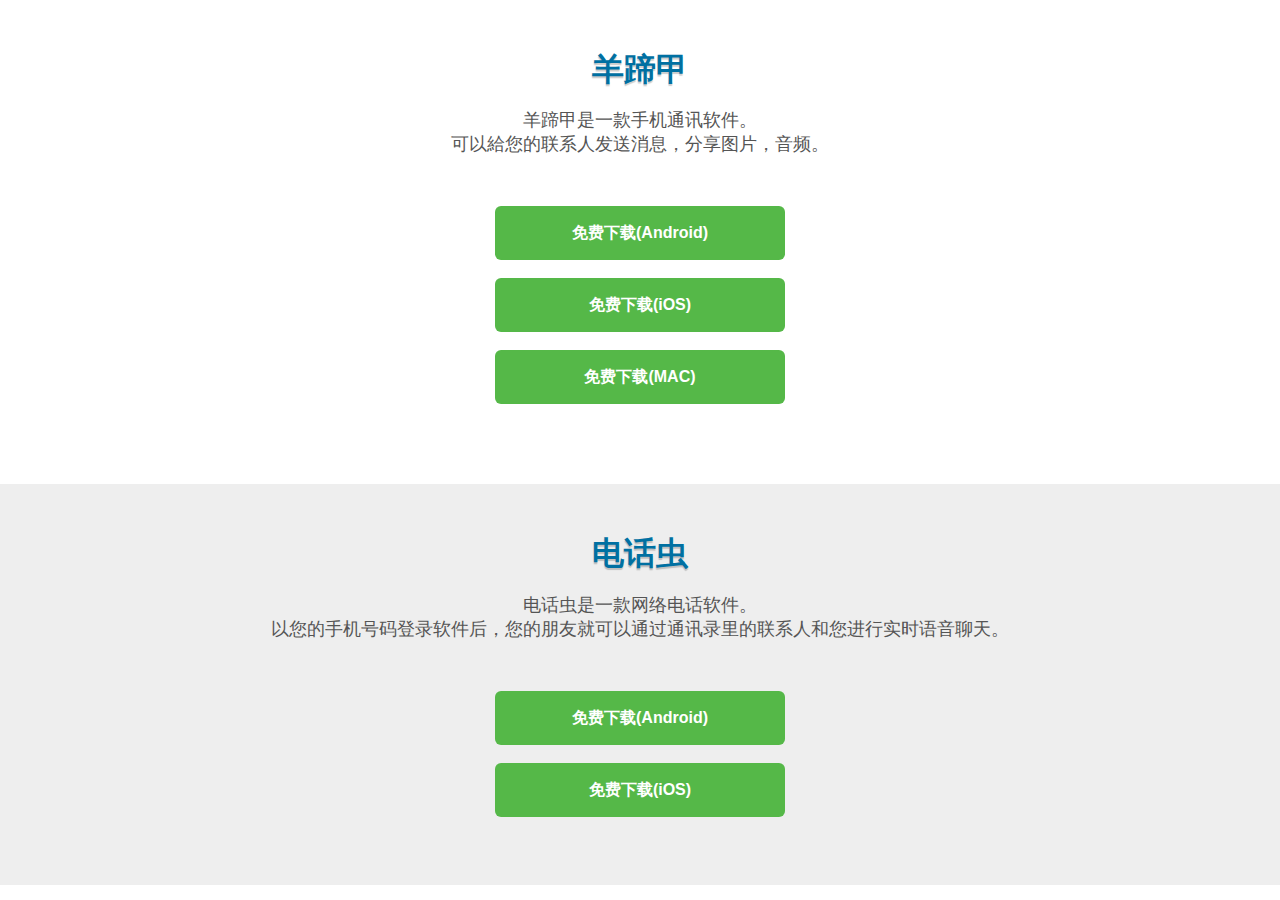
==== static/download_center.html @ ea025daf "更新android下载链接" ====
<!DOCTYPE html>
<html>
<head>
    <meta charset="UTF-8">
    <title>羊蹄甲</title>
    <style>
        @charset "UTF-8";
        /* line 1, style.scss */
        * {
            padding: 0;
            margin: 0;
            -webkit-font-smoothing: antialiased;
            font-family: "Lantinghei SC", "Open Sans", Arial, "Hiragino Sans GB", "Microsoft YaHei", "微软雅黑", "STHeiti", "WenQuanYi Micro Hei", SimSun, sans-serif;
        }

        /* line 8, style.scss */
        .container {
        {#            width: 800px;#} min-height: 900px;
            margin: 0 auto;
            text-align: center;
        }

        /* line 13, style.scss */
        .container h1 {
            font-size: 32px;
            font-weight: 700;
            line-height: 1.2;
            color: #0070A2;
            padding: 50px 0 20px;
            text-shadow: 0 2px 1px rgba(0, 0, 0, 0.2);
        }

        /* line 21, style.scss */
        .container .desc {
            font-size: 18px;
            color: #555;
            padding:0 30px 30px;
        }

        /* line 26, style.scss */
        .container .btn {
            display: inline-block;
            color: white;
            text-align: center;
            background-color: #55595e;
            padding: 0.6rem 0.8rem;
            margin-top: 1rem;
            cursor: pointer;
            -webkit-border-radius: 6px;
            text-decoration: none;
            -moz-border-radius: 6px;
            border-radius: 6px;
            -webkit-transition: background-color 0.25s ease;
            -moz-transition: background-color 0.25s ease;
            -ms-transition: background-color 0.25s ease;
            -o-transition: background-color 0.25s ease;
            transition: background-color 0.25s ease;
        }

        /* line 43, style.scss */
        .container .btn.btn-download {
            height: 54px;
            width: 265px;
            font-weight: 600;
            line-height: 54px;
            padding-top: 0;
            padding-bottom: 0;
            margin-top: 0;
        }

        /* line 52, style.scss */
        .container .btn.green {
            background-color: #55b848;
        }

        /* line 54, style.scss */
        .container .btn.green:hover {
            background-color: #4ca640;
        }

        /* line 59, style.scss */
        .container .download-wrap {
            padding-top: 20px;
            text-align: center;
        }

        /* line 62, style.scss */
        .container .download-wrap .btn {
            margin: 0 10px;
        }

        .panel {
            background-color: #eee;
            margin-top: 80px;
            padding-bottom: 50px;

        }
    </style>
</head>
<body>
<div class="container">
    <div class="panel-odd">
        <h1>羊蹄甲</h1>
        <div class="desc">
            羊蹄甲是一款手机通讯软件。<br/>
            可以給您的联系人发送消息，分享图片，音频。
        </div>
        <div class="download-wrap">
            <a href="http://shouji.baidu.com/soft/item?docid=8280872&from=as&f=search_app_%E7%BE%8A%E8%B9%84%E7%94%B2%40list_1_title%401%40header_all_input"
               target="_blank" class="btn btn-download green">免费下载(Android)</a>
            <br>
            <br>
            <a href="https://itunes.apple.com/us/app/yang-ti-jia/id923695740?mt=8" target="_blank"
               class="btn btn-download green">免费下载(iOS)</a>
            <br>
            <br>
            <a href="/static/羊蹄甲.dmg" target="_blank" class="btn btn-download green">免费下载(MAC)</a>
        </div>
    </div>
    <div class="panel">
        <h1>电话虫</h1>
        <div class="desc">
            电话虫是一款网络电话软件。<br/>
            以您的手机号码登录软件后，您的朋友就可以通过通讯录里的联系人和您进行实时语音聊天。
        </div>
        <div class="download-wrap">
            <a href="http://shouji.baidu.com/software/11122776.html"
               target="_blank" class="btn btn-download green">免费下载(Android)</a>
            <br>
            <br>
            <a href="https://itunes.apple.com/cn/app/dian-hua-chong/id939167209?mt=8" target="_blank"
               class="btn btn-download green">免费下载(iOS)</a>
            <br>
            <br>
        </div>
    </div>

</div>
</body>
</html>
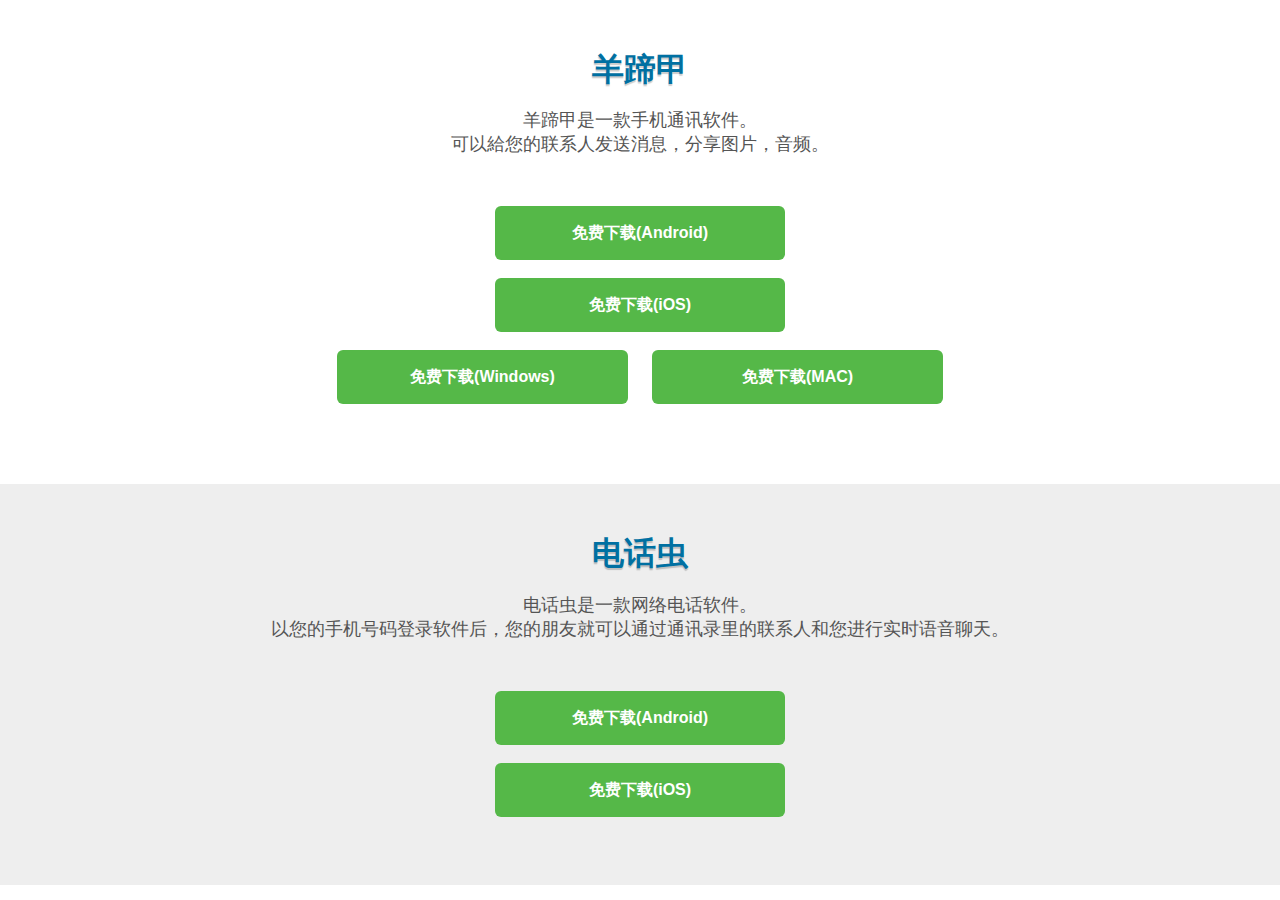
==== commit 106777e8: "更新下载链接" ====
--- a/static/download_center.html
+++ b/static/download_center.html
@@ -106,7 +106,7 @@
             可以給您的联系人发送消息，分享图片，音频。
         </div>
         <div class="download-wrap">
-            <a href="http://shouji.baidu.com/soft/item?docid=8280872&from=as&f=search_app_%E7%BE%8A%E8%B9%84%E7%94%B2%40list_1_title%401%40header_all_input"
+            <a href="http://shouji.baidu.com/software/11122776.html"
                target="_blank" class="btn btn-download green">免费下载(Android)</a>
             <br>
             <br>
@@ -114,6 +114,7 @@
                class="btn btn-download green">免费下载(iOS)</a>
             <br>
             <br>
+            <a href="/static/羊蹄甲.exe" target="_blank" class="btn btn-download green">免费下载(Windows)</a>
             <a href="/static/羊蹄甲.dmg" target="_blank" class="btn btn-download green">免费下载(MAC)</a>
         </div>
     </div>
@@ -124,7 +125,7 @@
             以您的手机号码登录软件后，您的朋友就可以通过通讯录里的联系人和您进行实时语音聊天。
         </div>
         <div class="download-wrap">
-            <a href="http://shouji.baidu.com/software/11122776.html"
+            <a href="http://shouji.baidu.com/software/10685409.html"
                target="_blank" class="btn btn-download green">免费下载(Android)</a>
             <br>
             <br>
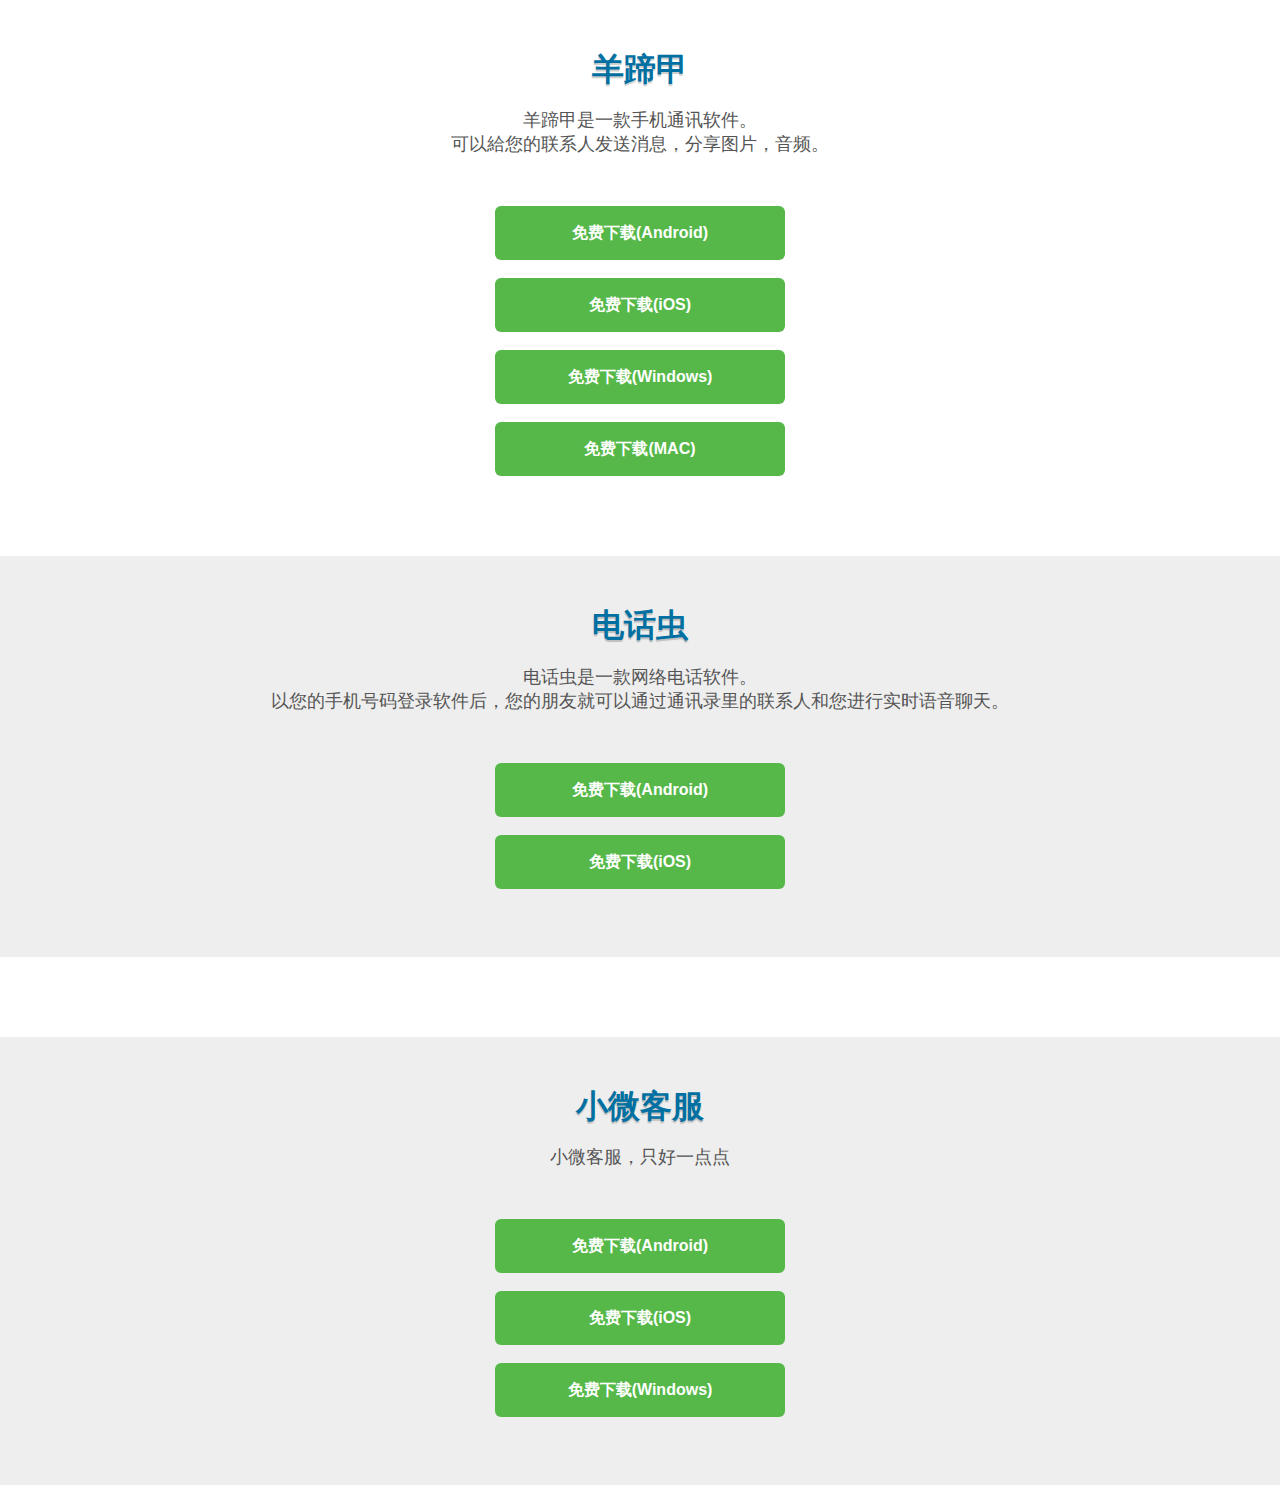
==== commit ae8f4b53: "下载链接" ====
--- a/static/download_center.html
+++ b/static/download_center.html
@@ -115,6 +115,8 @@
             <br>
             <br>
             <a href="/static/羊蹄甲.exe" target="_blank" class="btn btn-download green">免费下载(Windows)</a>
+            <br>
+            <br>
             <a href="/static/羊蹄甲.dmg" target="_blank" class="btn btn-download green">免费下载(MAC)</a>
         </div>
     </div>
@@ -125,7 +127,7 @@
             以您的手机号码登录软件后，您的朋友就可以通过通讯录里的联系人和您进行实时语音聊天。
         </div>
         <div class="download-wrap">
-            <a href="http://shouji.baidu.com/software/10685409.html"
+            <a href="http://shouji.baidu.com/software/11766358.html"
                target="_blank" class="btn btn-download green">免费下载(Android)</a>
             <br>
             <br>
@@ -136,6 +138,28 @@
         </div>
     </div>
 
+    <div class="panel">
+        <h1>小微客服</h1>
+        <div class="desc">
+            小微客服，只好一点点<br/>
+        </div>
+        <div class="download-wrap">
+            <a href="http://shouji.baidu.com/software/9513676.html"
+               target="_blank" class="btn btn-download green">免费下载(Android)</a>
+            <br>
+            <br>
+            
+            <a href="https://itunes.apple.com/cn/app/xiao-wei-ke-fu/id1124035038?mt=8" target="_blank"
+               class="btn btn-download green">免费下载(iOS)</a>
+            <br>
+            <br>
+            <a href="/static/小微客服.exe" target="_blank" class="btn btn-download green">免费下载(Windows)</a>
+            <br>
+            <br>            
+        </div>
+    </div>
+    
+
 </div>
 </body>
 </html>
